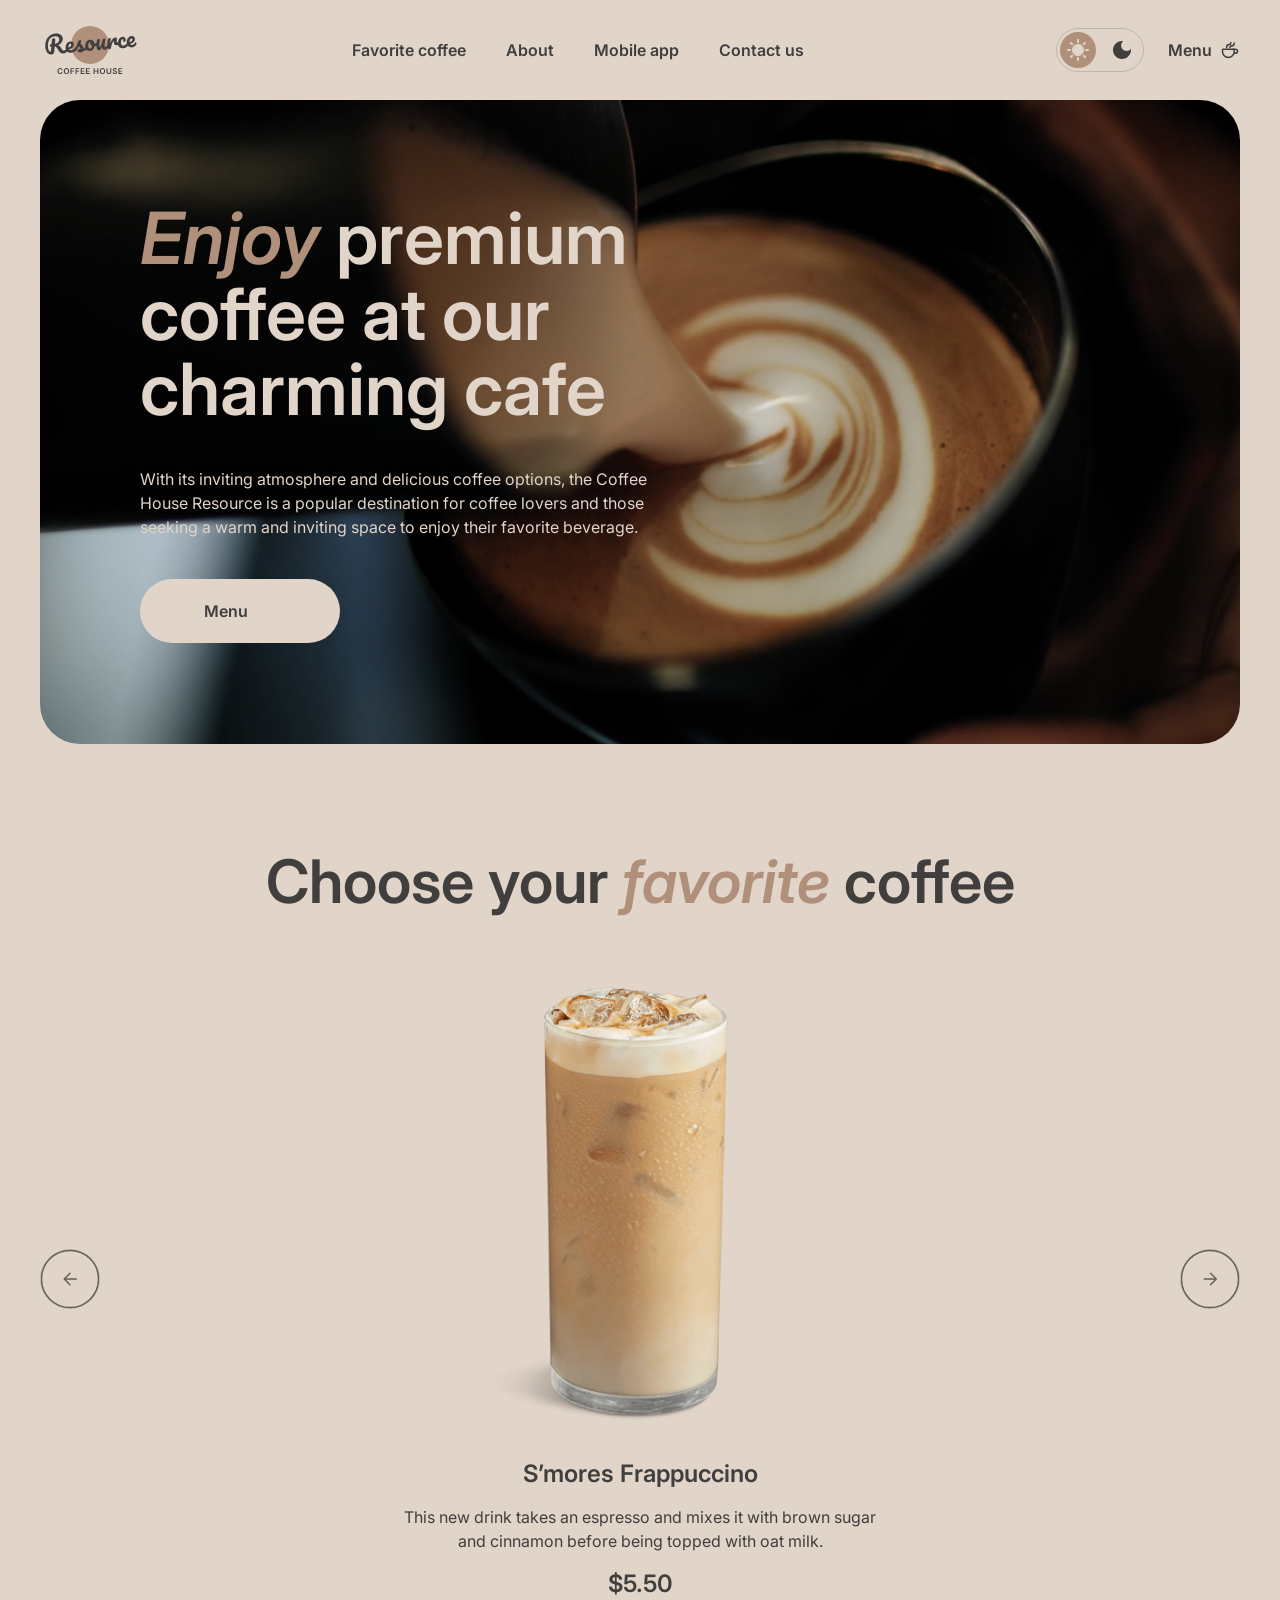
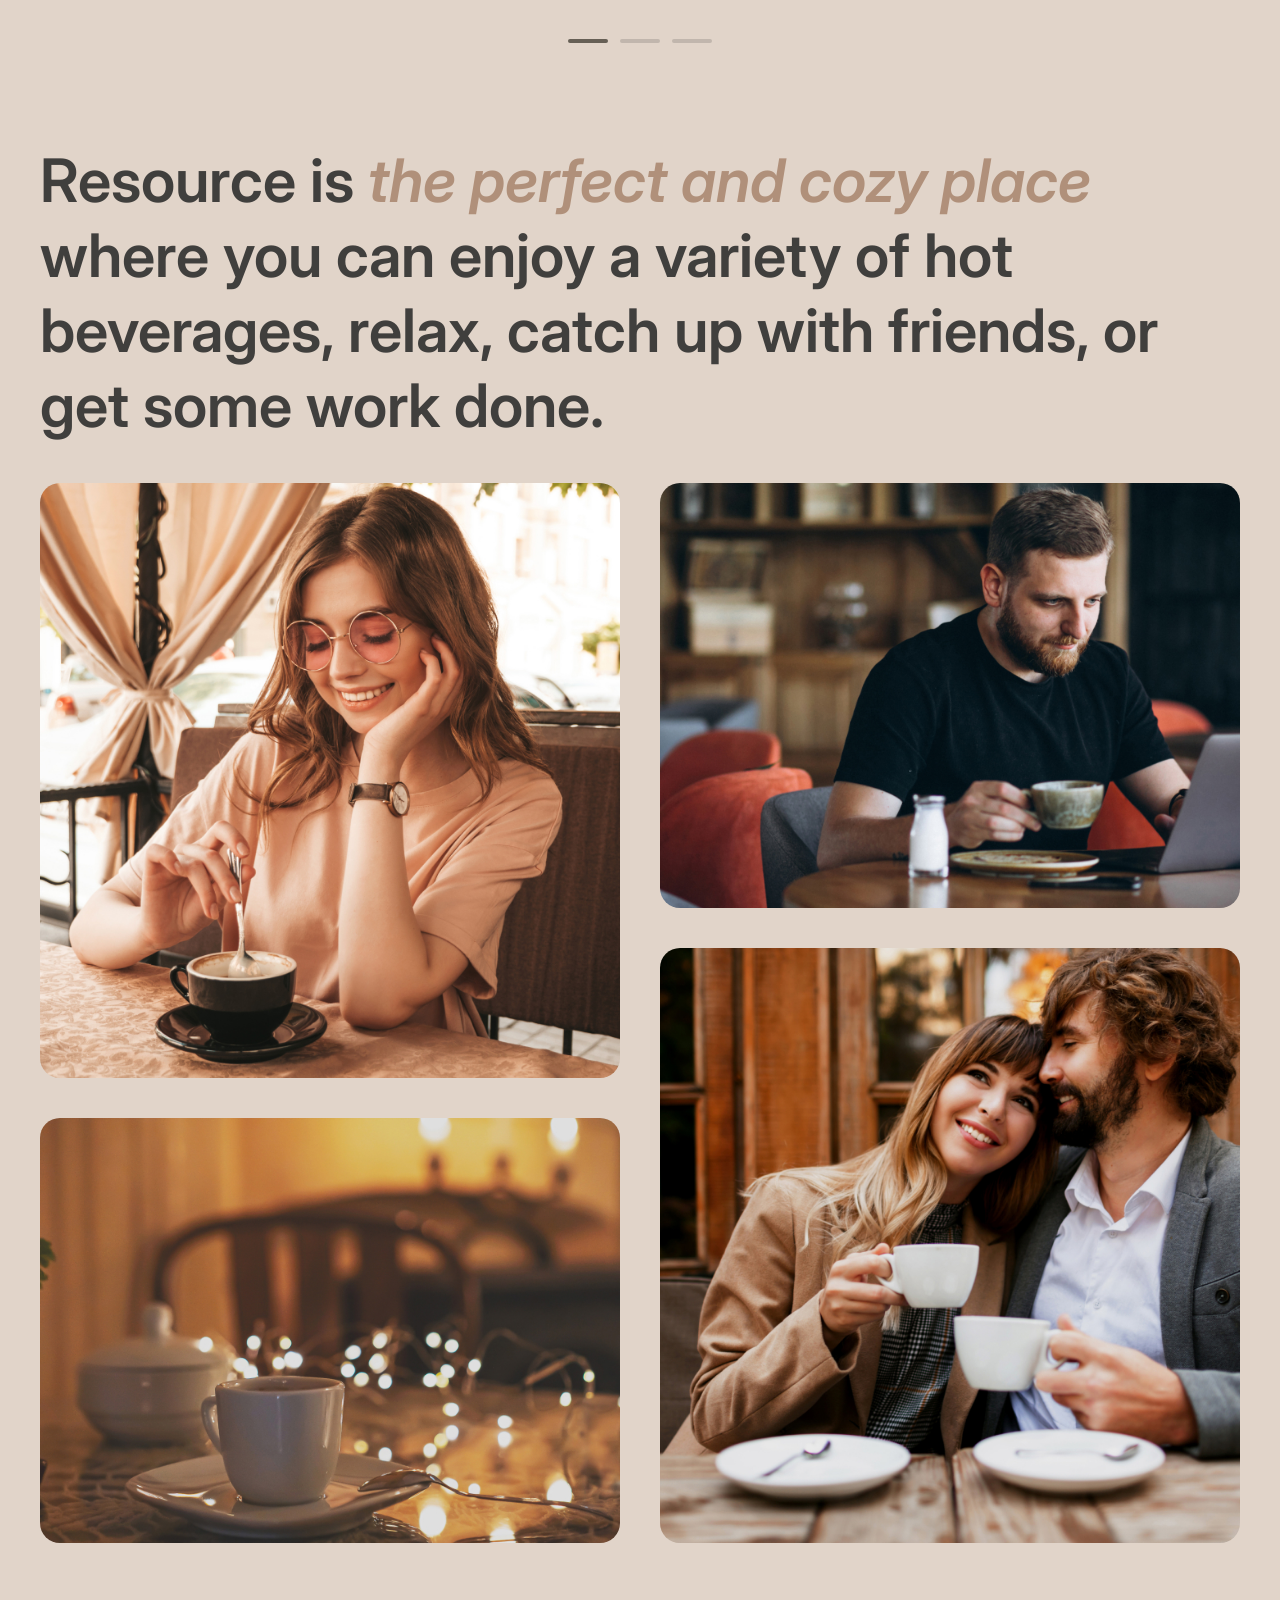
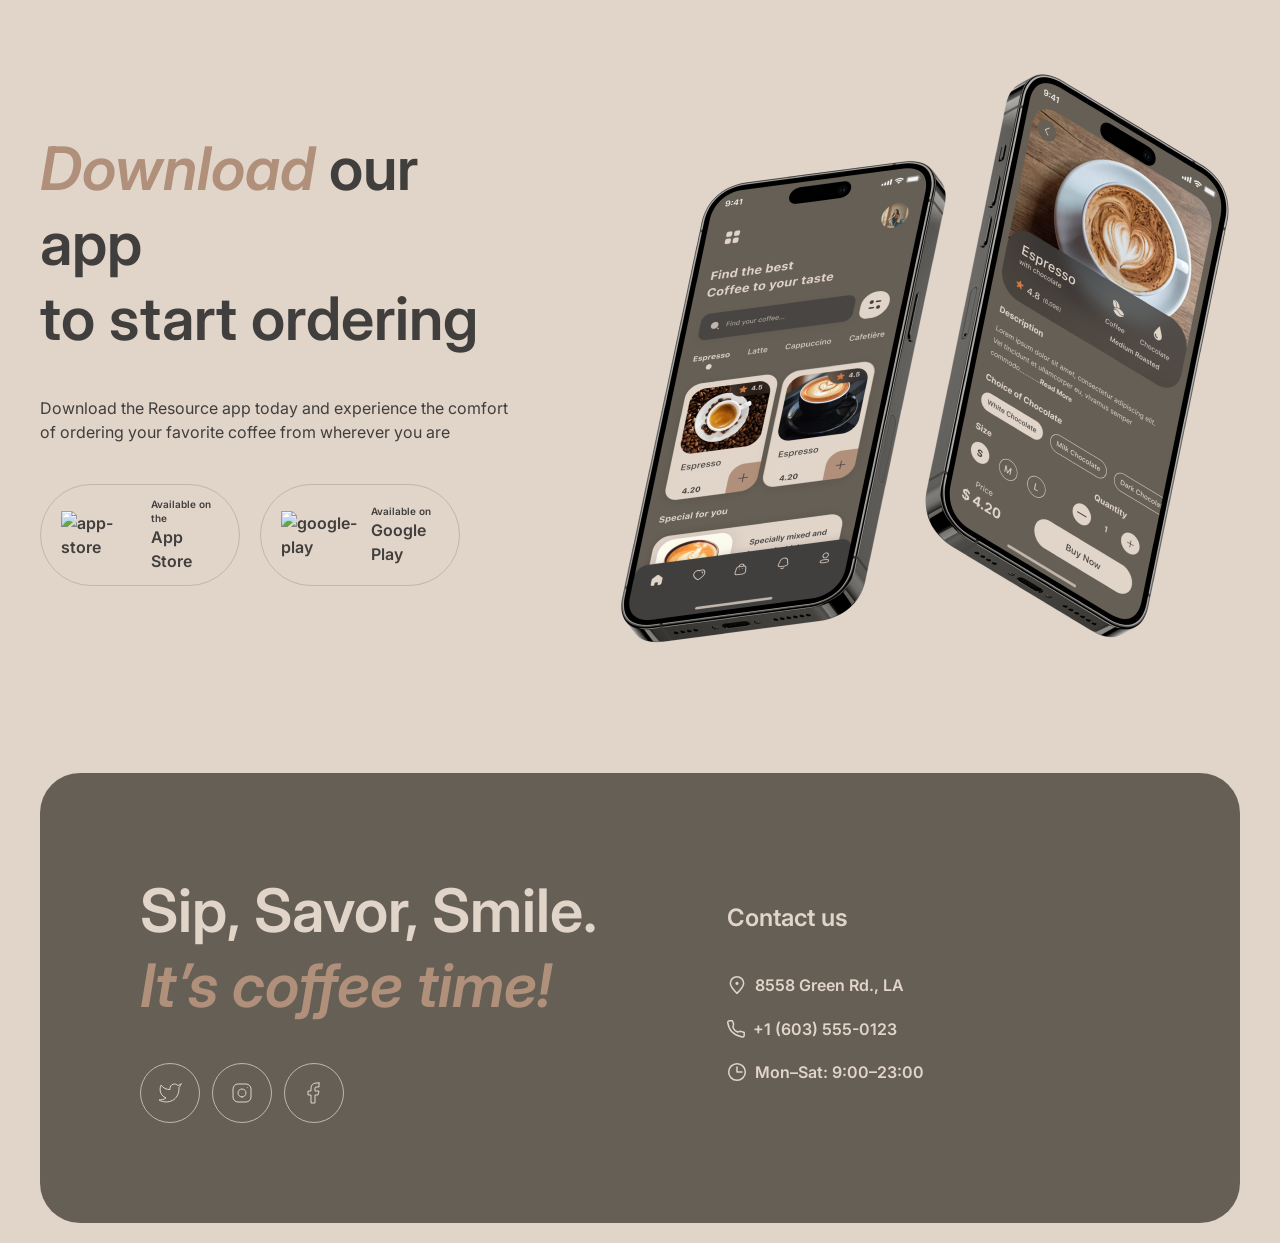
==== index.html @ 45ecf783 "add: slide cart" ====
<!doctype html>
<html lang="ru" data-theme="light">
  <head>
    <meta charset="UTF-8" />
    <meta name="viewport" content="width=device-width, initial-scale=1.0" />
    <title>Coffee House</title>
    <script src="./script.js"></script>
    <link
      href="https://fonts.googleapis.com/css2?family=Inter:wght@400;600&family=Playfair+Display:ital,wght@1,500;1,600&display=swap"
      rel="stylesheet"
    />
    <link rel="stylesheet" href="./css/style.css" />
    <link rel="icon" type="image/svg+xml" href="./img/favicon.svg" />
  </head>
  <body>
    <div class="container">
      <header class="header">
        <div class="header-menu">
          <div class="logo">
            <a href="./index.html">
              <img src="./img/logo.svg" class="light" alt="Coffee House Logo" />
              <img
                src="./img/logo-dark.svg"
                class="dark"
                alt="Coffee House Logo"
              />
            </a>
          </div>

          <nav>
            <ul class="nav">
              <li><a class="link" href="#">Favorite coffee</a></li>
              <li><a class="link" href="#about">About</a></li>
              <li><a class="link" href="#mobile">Mobile app</a></li>
              <li><a class="link" href="#contacts">Contact us</a></li>
            </ul>
          </nav>
          <div class="actions">
            <button
              class="theme-switch"
              id="theme-switch"
              aria-label="Toggle theme"
            >
              <img
                src="./img/Theme-switch.svg"
                class="light"
                alt="switch"
                aria-hidden="true"
              />
              <img
                src="./img/dark-border-primary.svg"
                class="dark"
                alt="switch"
                aria-hidden="true"
              />
            </button>
            <a href="./coffee.html" class="coffee-menu">
              <span>Menu</span>
              <img
                src="./img/coffee-cup.svg"
                class="light"
                alt="Menu"
                aria-hidden="true"
              />
              <img
                src="./img/coffee-dark.svg"
                class="dark"
                alt="Menu"
                aria-hidden="true"
              />
            </a>
            <div class="coffee-menu-burger">
              <img src="./img/menu.svg" alt="menu" aria-hidden="true" />
            </div>
          </div>
        </div>
      </header>

      <main>
        <section class="hero">
          <div class="offer">
            <h1 class="offer-title">
              <span class="offer-accent">Enjoy</span> premium coffee at our
              charming cafe
            </h1>
            <p class="offer__content">
              With its inviting atmosphere and delicious coffee options, the
              Coffee House Resource is a popular destination for coffee lovers
              and those seeking a warm and inviting space to enjoy their
              favorite beverage.
            </p>
            <a href="./coffee.html" class="menu__btn"
              >Menu
              <img
                src="./img/coffee-cup.svg"
                class="light"
                alt="coffee cup"
                aria-hidden="true"
              />
              <img
                src="./img/coffee-dark.svg"
                class="dark"
                alt="coffee cup"
                aria-hidden="true"
              />
            </a>
          </div>
        </section>

        <section class="slider-wrapper">
          <h2 class="slider-title">
            Choose your <span class="slider-accent">favorite</span> coffee
          </h2>

          <div class="slider">
            <button class="nav-button prev">
              <svg
                width="60"
                height="60"
                viewBox="0 0 60 60"
                fill="none"
                xmlns="http://www.w3.org/2000/svg"
              >
                <rect
                  x="0.5"
                  y="0.5"
                  width="59"
                  height="59"
                  rx="29.5"
                  stroke="#665F55"
                />
                <path
                  d="M36.5 30H24M30 36L24 30L30 24"
                  stroke="#403F3D"
                  stroke-linecap="round"
                  stroke-linejoin="round"
                />
              </svg>
            </button>

            <div class="slider-viewport">
              <div class="slider-track" id="sliderTrack">
                <article class="slide active">
                  <div class="slide__img-wrapper">
                    <img
                      src="./img/coffee-slider-1.png"
                      alt="S'mores Frappuccino"
                      class="slide__img"
                    />
                  </div>
                  <div class="slide__content">
                    <h3 class="slide__title">S’mores Frappuccino</h3>
                    <p class="slide__description">
                      This new drink takes an espresso and mixes it with brown
                      sugar and cinnamon before being topped with oat milk.
                    </p>
                    <span class="slide__price">$5.50</span>
                  </div>
                </article>
                <article class="slide">
                  <div class="slide__img-wrapper">
                    <img
                      src="./img/coffee-slider-2.png"
                      alt="Caramel Macchiato"
                      class="slide__img"
                    />
                  </div>
                  <div class="slide__content">
                    <h3 class="slide__title">Caramel Macchiato</h3>
                    <p class="slide__description">
                      Fragrant and unique classic espresso with rich
                      caramel-peanut syrup, with cream under whipped thick foam.
                    </p>
                    <span class="slide__price">$5.00</span>
                  </div>
                </article>

                <article class="slide">
                  <div class="slide__img-wrapper">
                    <img
                      src="./img/coffee-slider-3.png"
                      alt="Ice coffee"
                      class="slide__img"
                    />
                  </div>
                  <div class="slide__content">
                    <h3 class="slide__title">Ice coffee</h3>
                    <p class="slide__description">
                      A popular summer drink that tones and invigorates.
                      Prepared from coffee, milk and ice.
                    </p>
                    <span class="slide__price">$4.50</span>
                  </div>
                </article>
              </div>
            </div>

            <button class="nav-button next">
              <svg
                width="60"
                height="60"
                viewBox="0 0 60 60"
                fill="none"
                xmlns="http://www.w3.org/2000/svg"
              >
                <rect
                  x="0.5"
                  y="0.5"
                  width="59"
                  height="59"
                  rx="29.5"
                  stroke="#665F55"
                />
                <path
                  d="M24 30H36.5M30.5 36L36.5 30L30.5 24"
                  stroke="#403F3D"
                  stroke-linecap="round"
                  stroke-linejoin="round"
                />
              </svg>
            </button>
          </div>

          <div class="pagination">
            <button class="pagination__bar active">
              <span class="pagination__progress"></span>
            </button>
            <button class="pagination__bar">
              <span class="pagination__progress"></span>
            </button>
            <button class="pagination__bar">
              <span class="pagination__progress"></span>
            </button>
          </div>
        </section>
        <section class="about" id="about">
          <h2 class="about-title">
            Resource is
            <span class="about-accent">the perfect and cozy place</span> where
            you can enjoy a variety of hot beverages, relax, catch up with
            friends, or get some work done.
          </h2>

          <div class="about__images">
            <div class="about__column">
              <div class="about__img-wrapper tall">
                <img
                  src="./img/about-1.jpg"
                  alt="Coffee about-1"
                  class="about__img"
                />
              </div>
              <div class="about__img-wrapper short">
                <img
                  src="./img/about-2.jpg"
                  alt="Coffee about-2"
                  class="about__img"
                />
              </div>
            </div>

            <div class="about__column">
              <div class="about__img-wrapper short">
                <img
                  src="./img/about-3.jpg"
                  alt="Coffee about-3"
                  class="about__img"
                />
              </div>
              <div class="about__img-wrapper tall">
                <img
                  src="./img/about-4.jpg"
                  alt="Coffee about-4"
                  class="about__img"
                />
              </div>
            </div>
          </div>
        </section>
        <section class="download" id="mobile">
          <div class="download__content">
            <h2 class="download-title">
              <span class="download-accent">Download</span> our app <br />
              to start ordering
            </h2>
            <p class="download__description">
              Download the Resource app today and experience the comfort of
              ordering your favorite coffee from wherever you are
            </p>

            <div class="download__buttons">
              <a href="#" target="_blank" class="btn-app">
                <img src="./img/app-store.svg" class="light" alt="app-store" />
                <img
                  src="./img/app-store_dark.svg"
                  class="dark"
                  alt="app-store"
                />

                <div class="btn-app__text">
                  <span class="btn-app__subtitle">Available on the</span>
                  <span class="btn-app__title">App Store</span>
                </div>
              </a>
              <a
                href="#"
                target="_blank"
                rel="noopener noreferrer"
                class="btn-app"
              >
                <img
                  src="./img/google-play.svg"
                  class="light"
                  alt="google-play"
                />
                <img
                  src="./img/google-play-dark.svg"
                  class="dark"
                  alt="google-play"
                />
                <div class="btn-app__text">
                  <span class="btn-app__subtitle">Available on</span>
                  <span class="btn-app__title">Google Play</span>
                </div>
              </a>
            </div>
          </div>

          <div class="download__img-wrapper">
            <img
              src="./img/mobile-screens.png"
              alt="Coffee House Mobile App"
              class="download__img"
            />
          </div>
        </section>
      </main>
      <footer class="footer" id="contacts">
        <div class="footer__container">
          <div class="footer__offer">
            <h2 class="footer-title">
              Sip, Savor, Smile. <br />
              <span class="footer-accent">It’s coffee time!</span>
            </h2>

            <div class="footer__socials">
              <a href="https://twitter.com" target="_blank" class="social-link">
                <img src="./img/tw.svg" alt="twitter" />
              </a>
              <a
                href="https://instagram.com"
                target="_blank"
                class="social-link"
              >
                <img src="./img/in.svg" alt="instagram" />
              </a>
              <a
                href="https://facebook.com"
                target="_blank"
                class="social-link"
              >
                <img src="./img/fb.svg" alt="facebook" />
              </a>
            </div>
          </div>

          <div class="footer__contacts">
            <h3 class="footer__subtitle">Contact us</h3>

            <ul class="footer__list">
              <li>
                <a
                  href="https://maps.google.com"
                  target="_blank"
                  class="footer__link"
                >
                  <img src="./img/pin-alt.svg" alt="maps" />
                  <span>8558 Green Rd., LA</span>
                </a>
              </li>
              <li>
                <a href="tel:+16035550123" class="footer__link">
                  <img src="./img/tel.svg" alt="tel" />
                  <span>+1 (603) 555-0123</span>
                </a>
              </li>
              <li>
                <div class="footer__link">
                  <img src="./img/clock.svg" alt="clock" />
                  <span>Mon–Sat: 9:00–23:00</span>
                </div>
              </li>
            </ul>
          </div>
        </div>
      </footer>
    </div>
  </body>
</html>
---- css/style.css ----
@import url("reset.css");
@import url("variables.css");
@import url("header.css");
@import url("slider.css");
@import url("about.css");
@import url("download.css");
@import url("footer.css");
@import url("menu.css");



body {
  background-color: var(--bg-page);
  color: var(--text-primary);
  line-height: 1.5;
}

.container {
  max-width: 1440px;
  min-width: 380px;
  margin: 0 auto;
  padding: 20px 40px;
}

@media (max-width: 480px) {
  .container {
    padding: 20px 16px;
  }
}
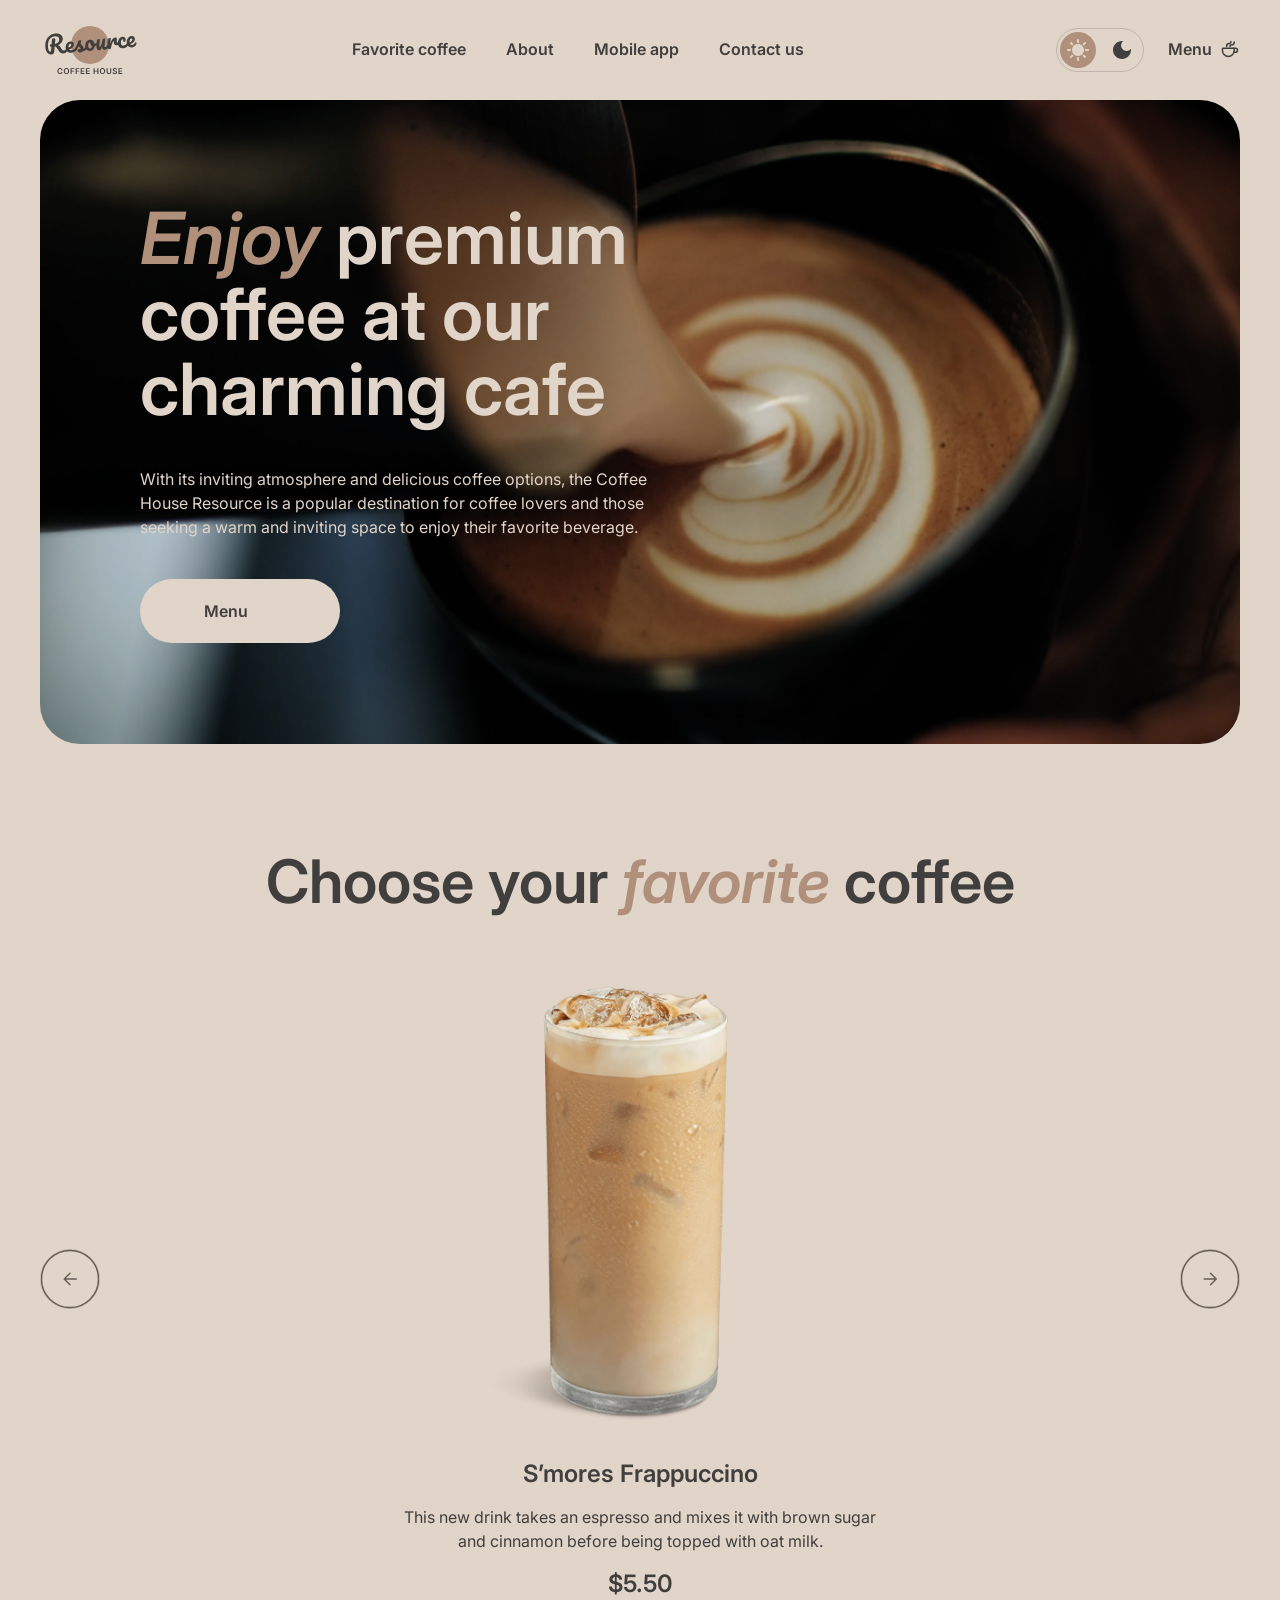
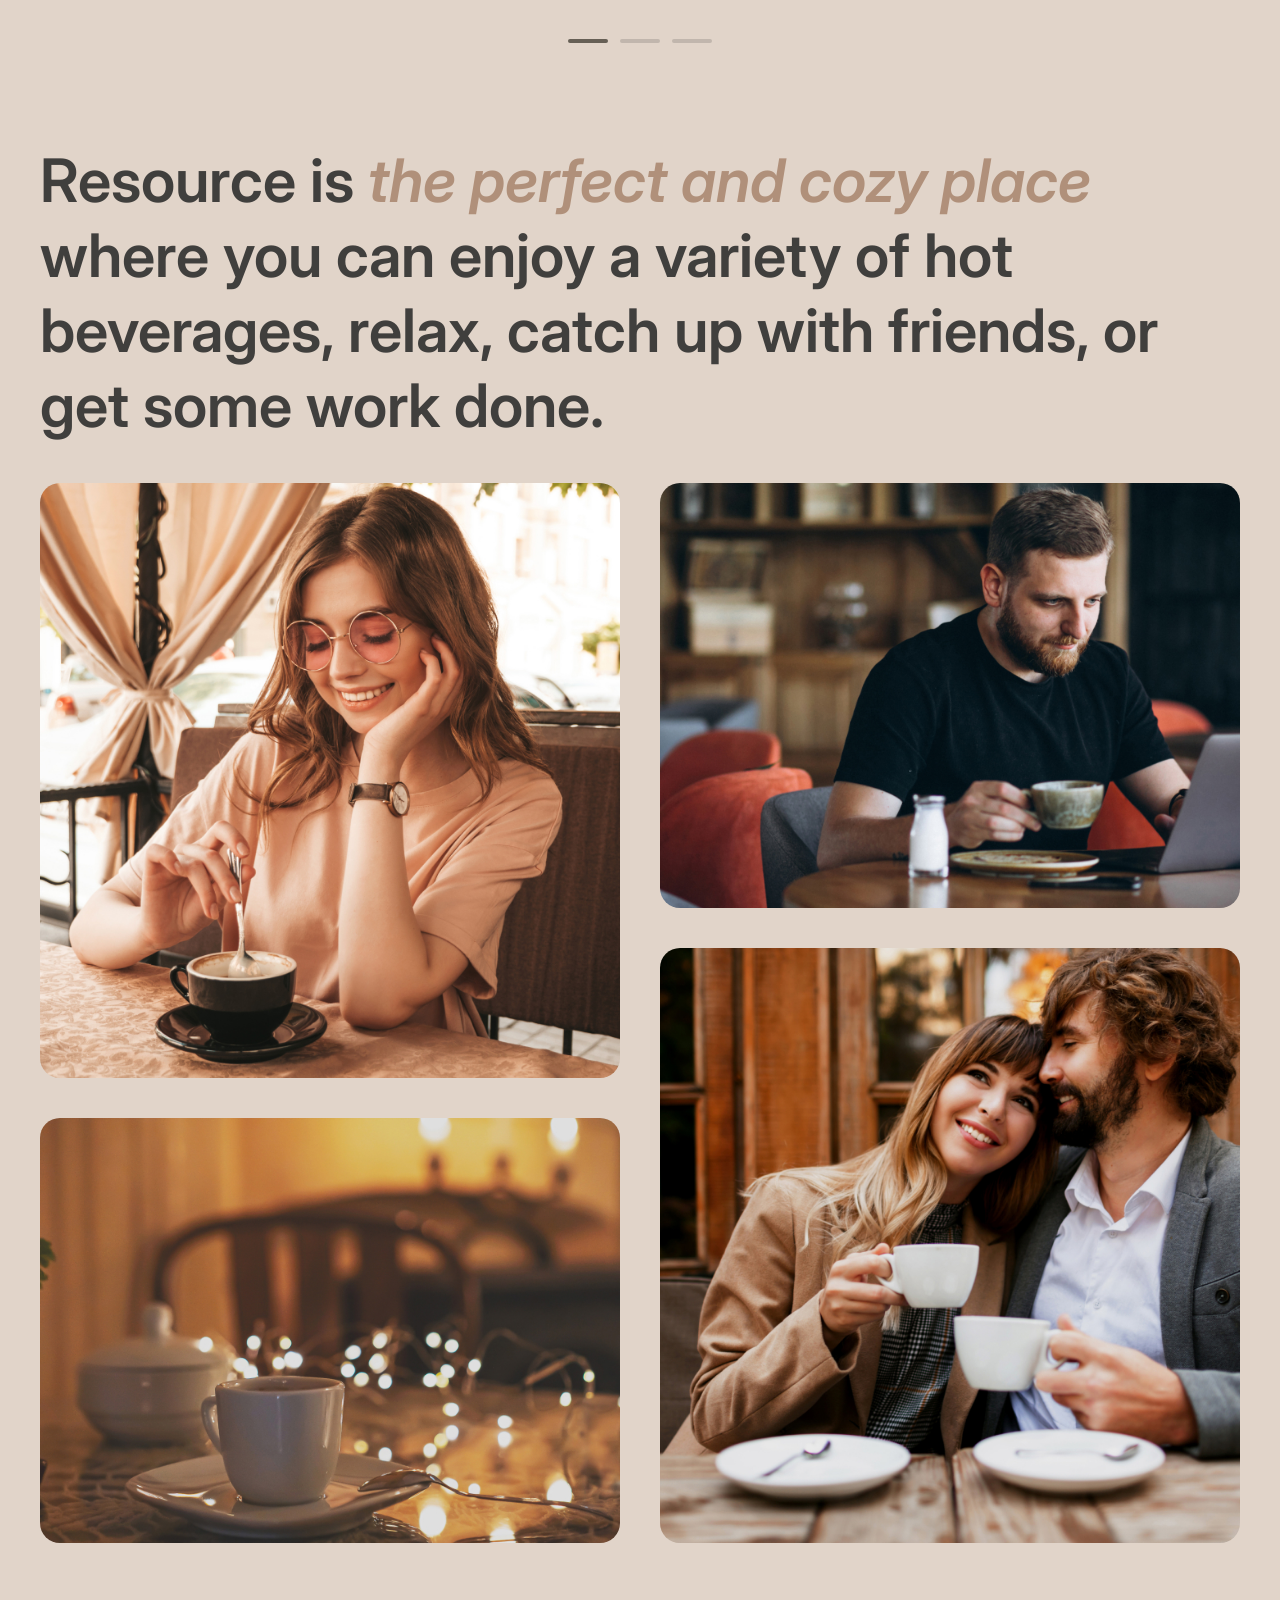
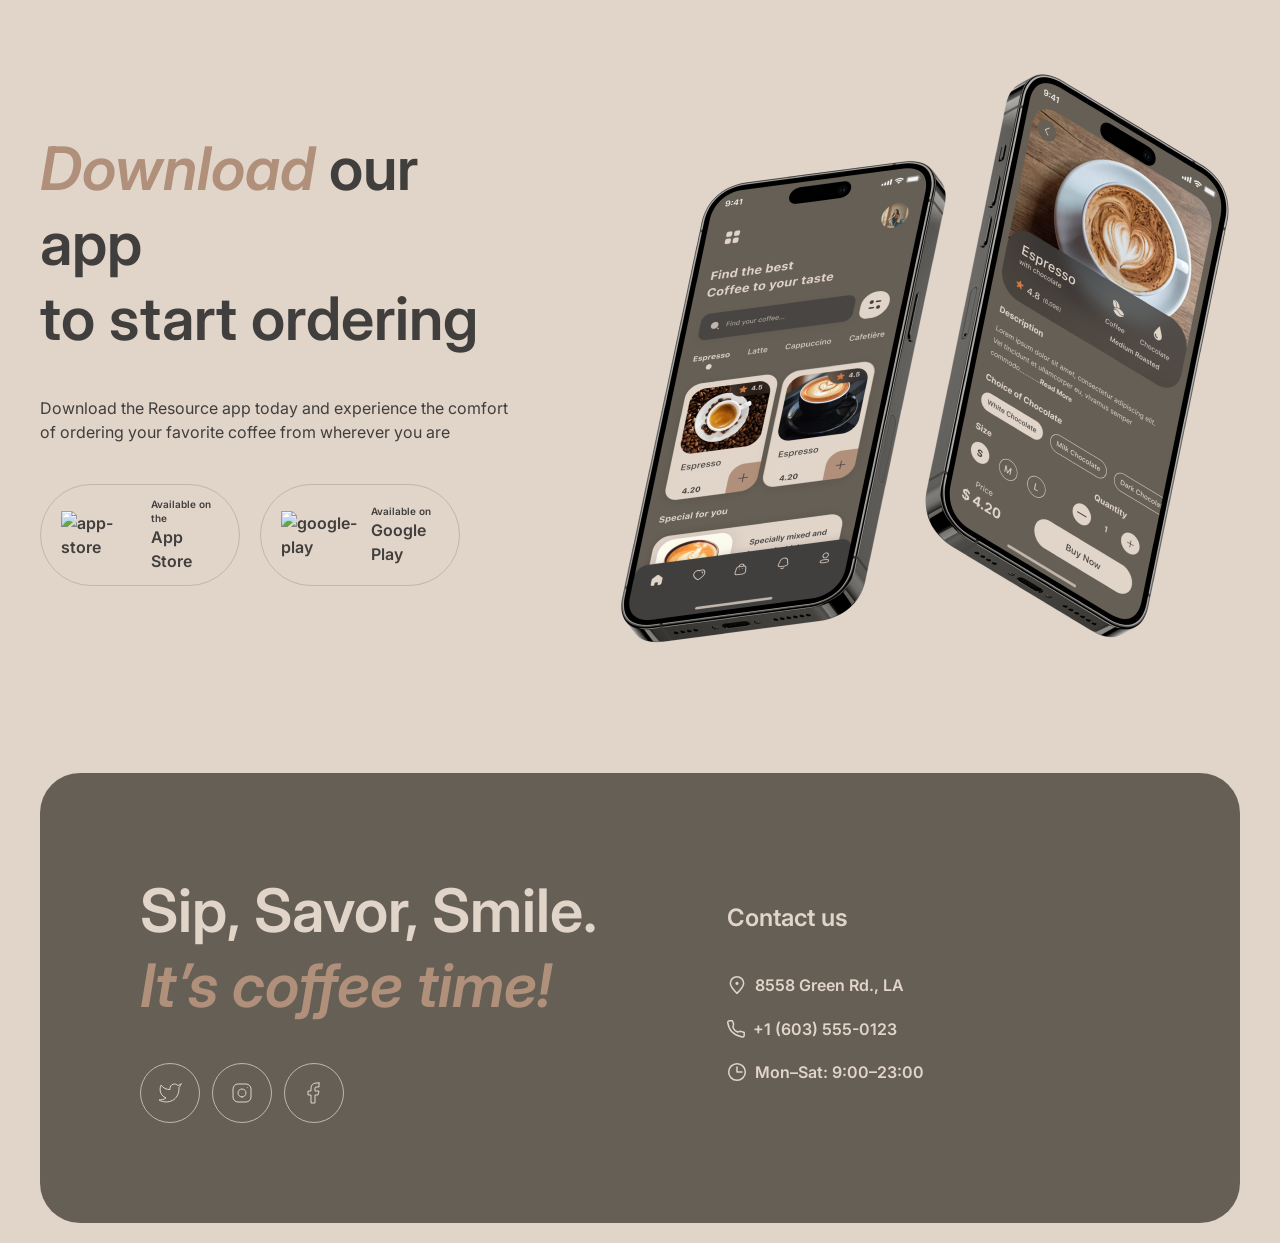
==== commit 281ff4bc: "add: slide cart" ====
--- a/index.html
+++ b/index.html
@@ -29,10 +29,10 @@
 
           <nav>
             <ul class="nav">
-              <li><a class="link" href="#">Favorite coffee</a></li>
-              <li><a class="link" href="#about">About</a></li>
-              <li><a class="link" href="#mobile">Mobile app</a></li>
-              <li><a class="link" href="#contacts">Contact us</a></li>
+              <li><a class="link hover" href="#">Favorite coffee</a></li>
+              <li><a class="link hover" href="#about">About</a></li>
+              <li><a class="link hover" href="#mobile">Mobile app</a></li>
+              <li><a class="link hover" href="#contacts">Contact us</a></li>
             </ul>
           </nav>
           <div class="actions">
@@ -54,7 +54,7 @@
                 aria-hidden="true"
               />
             </button>
-            <a href="./coffee.html" class="coffee-menu">
+            <a href="./coffee.html" class="coffee-menu hover">
               <span>Menu</span>
               <img
                 src="./img/coffee-cup.svg"
@@ -372,14 +372,14 @@
                 <a
                   href="https://maps.google.com"
                   target="_blank"
-                  class="footer__link"
+                  class="footer__link hover"
                 >
                   <img src="./img/pin-alt.svg" alt="maps" />
                   <span>8558 Green Rd., LA</span>
                 </a>
               </li>
               <li>
-                <a href="tel:+16035550123" class="footer__link">
+                <a href="tel:+16035550123" class="footer__link hover">
                   <img src="./img/tel.svg" alt="tel" />
                   <span>+1 (603) 555-0123</span>
                 </a>
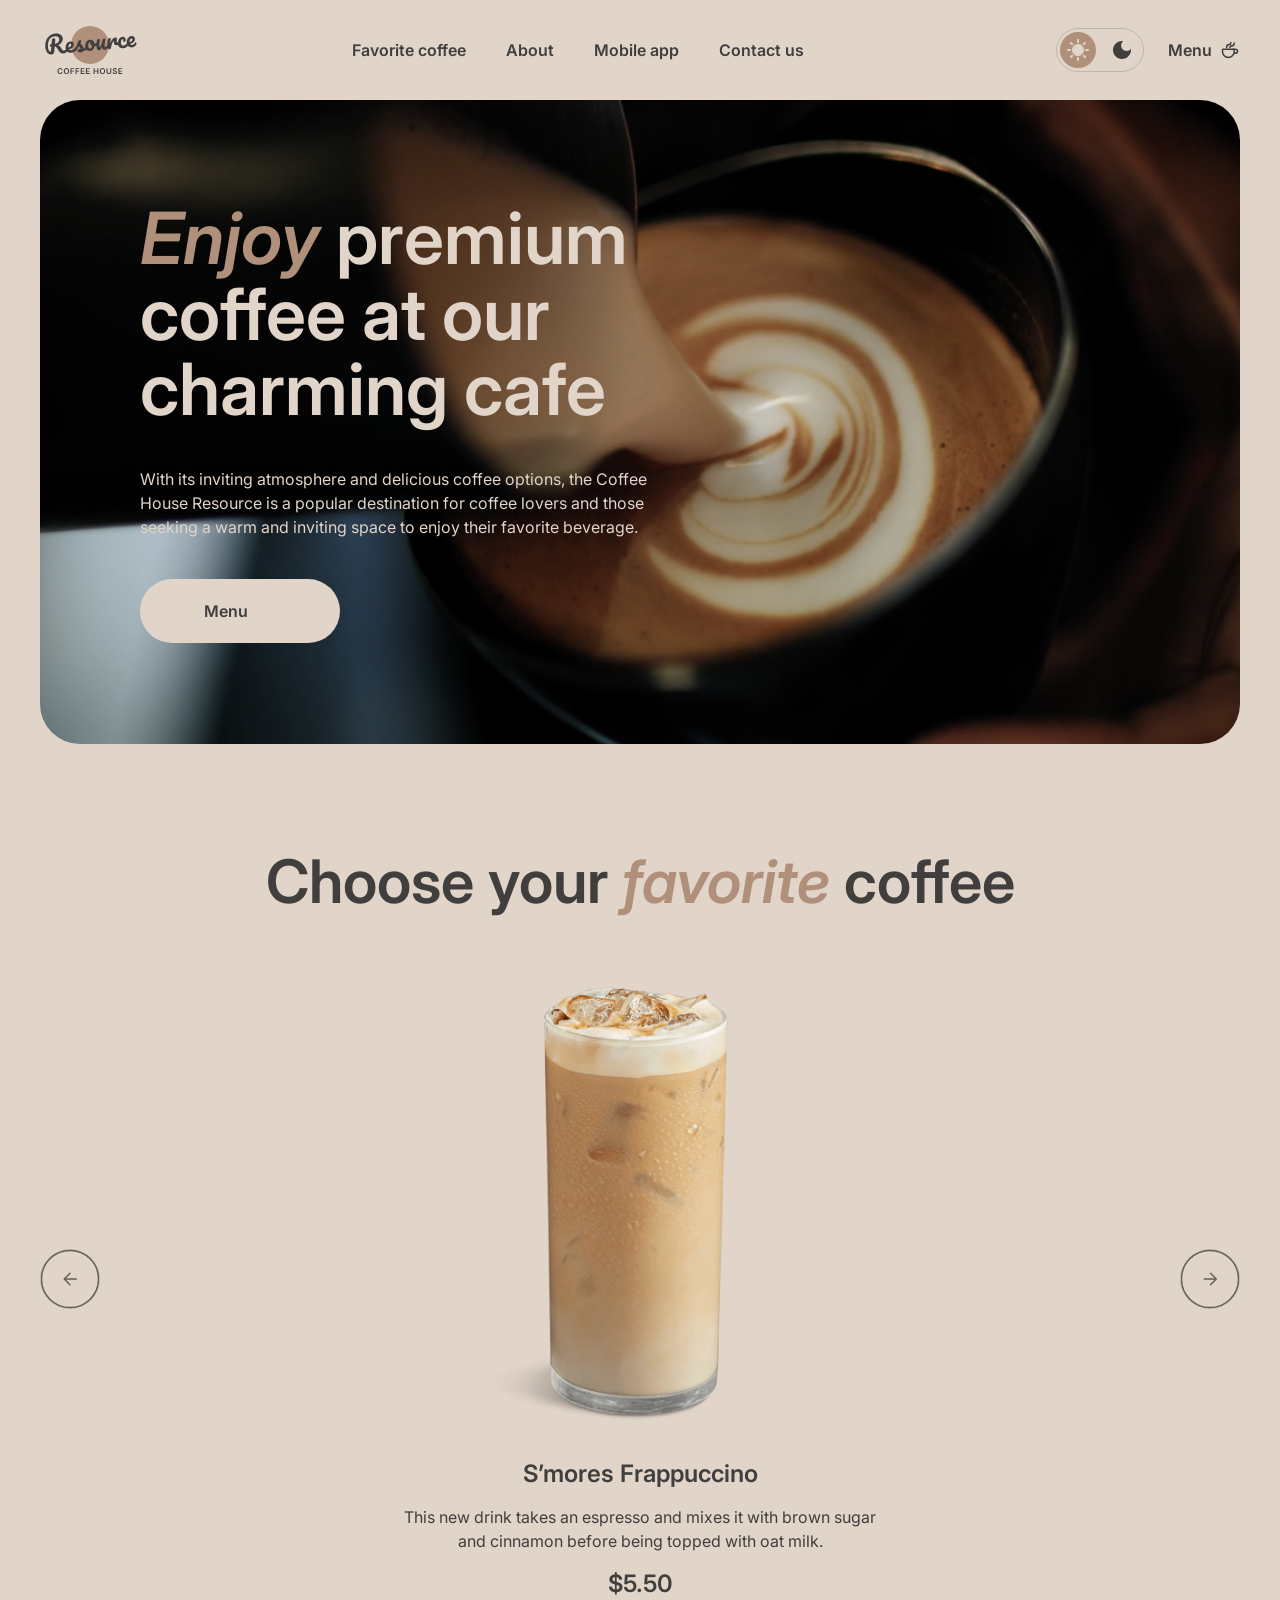
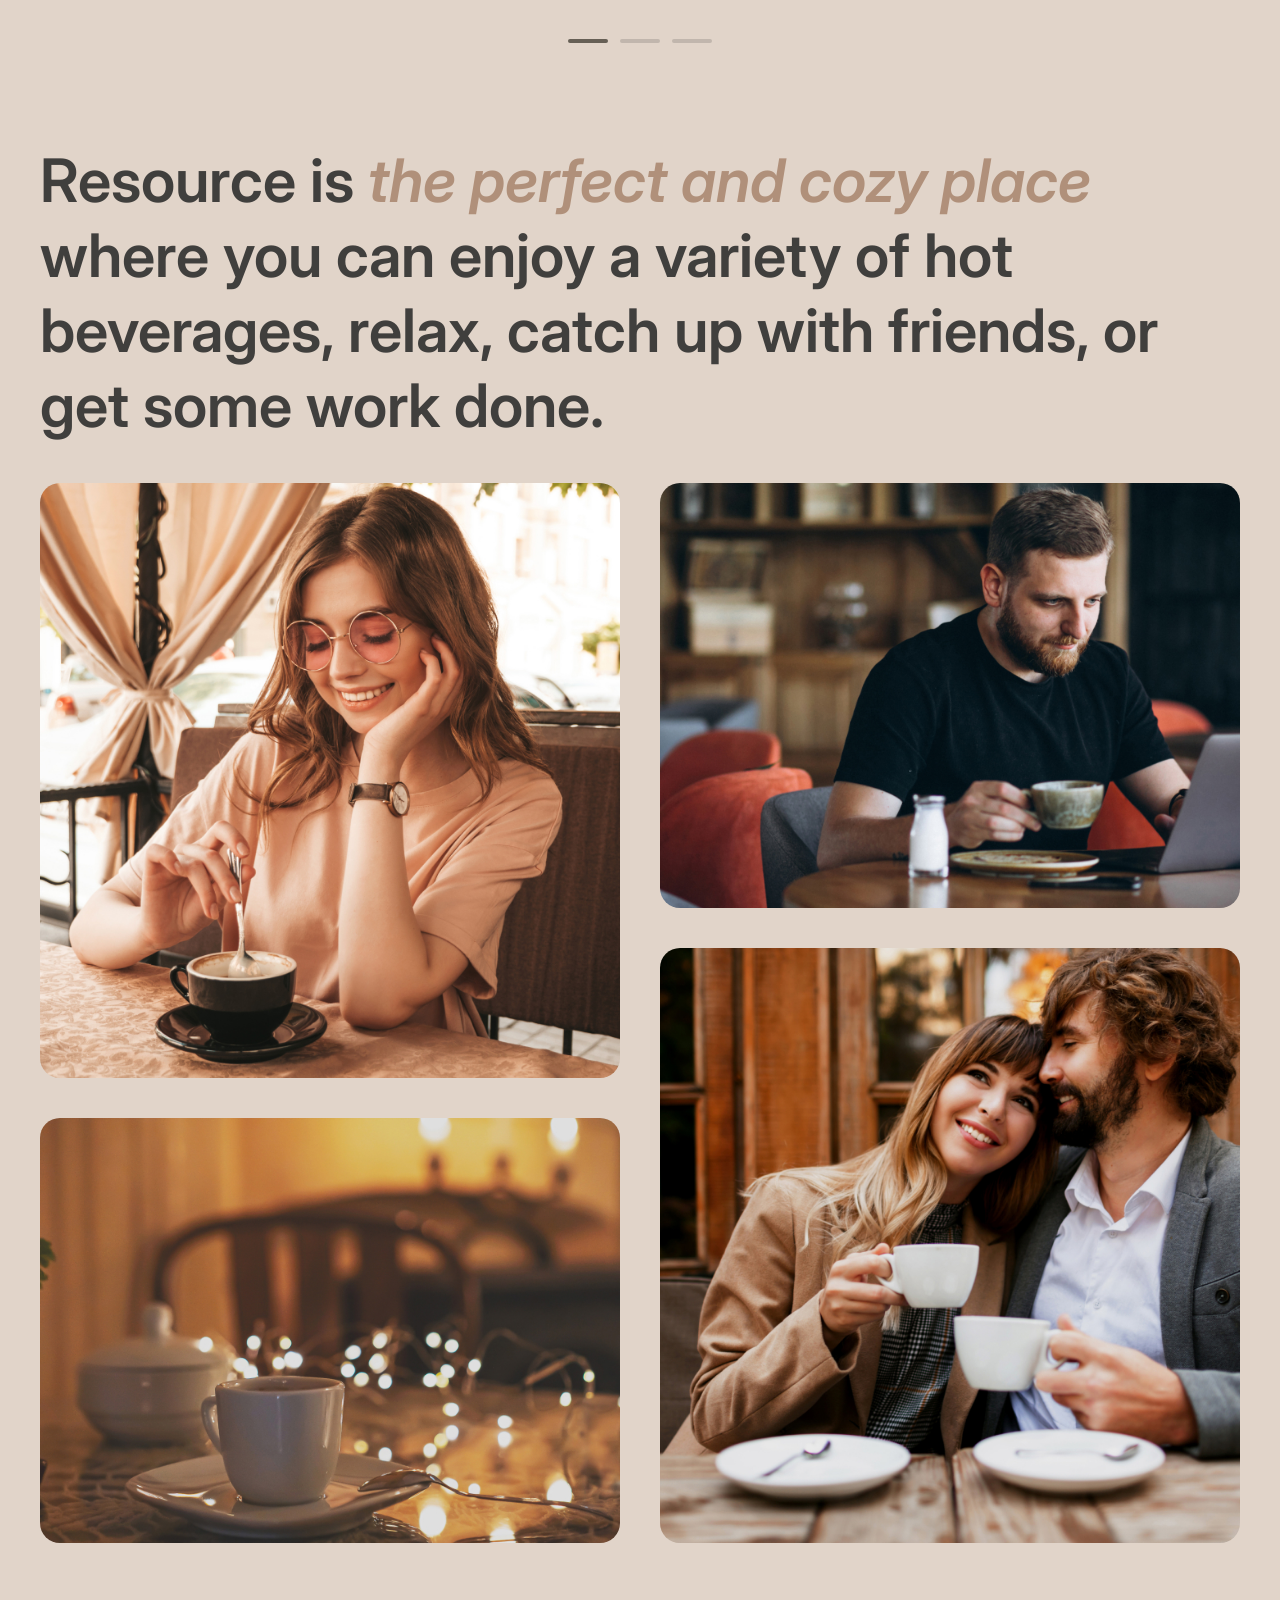
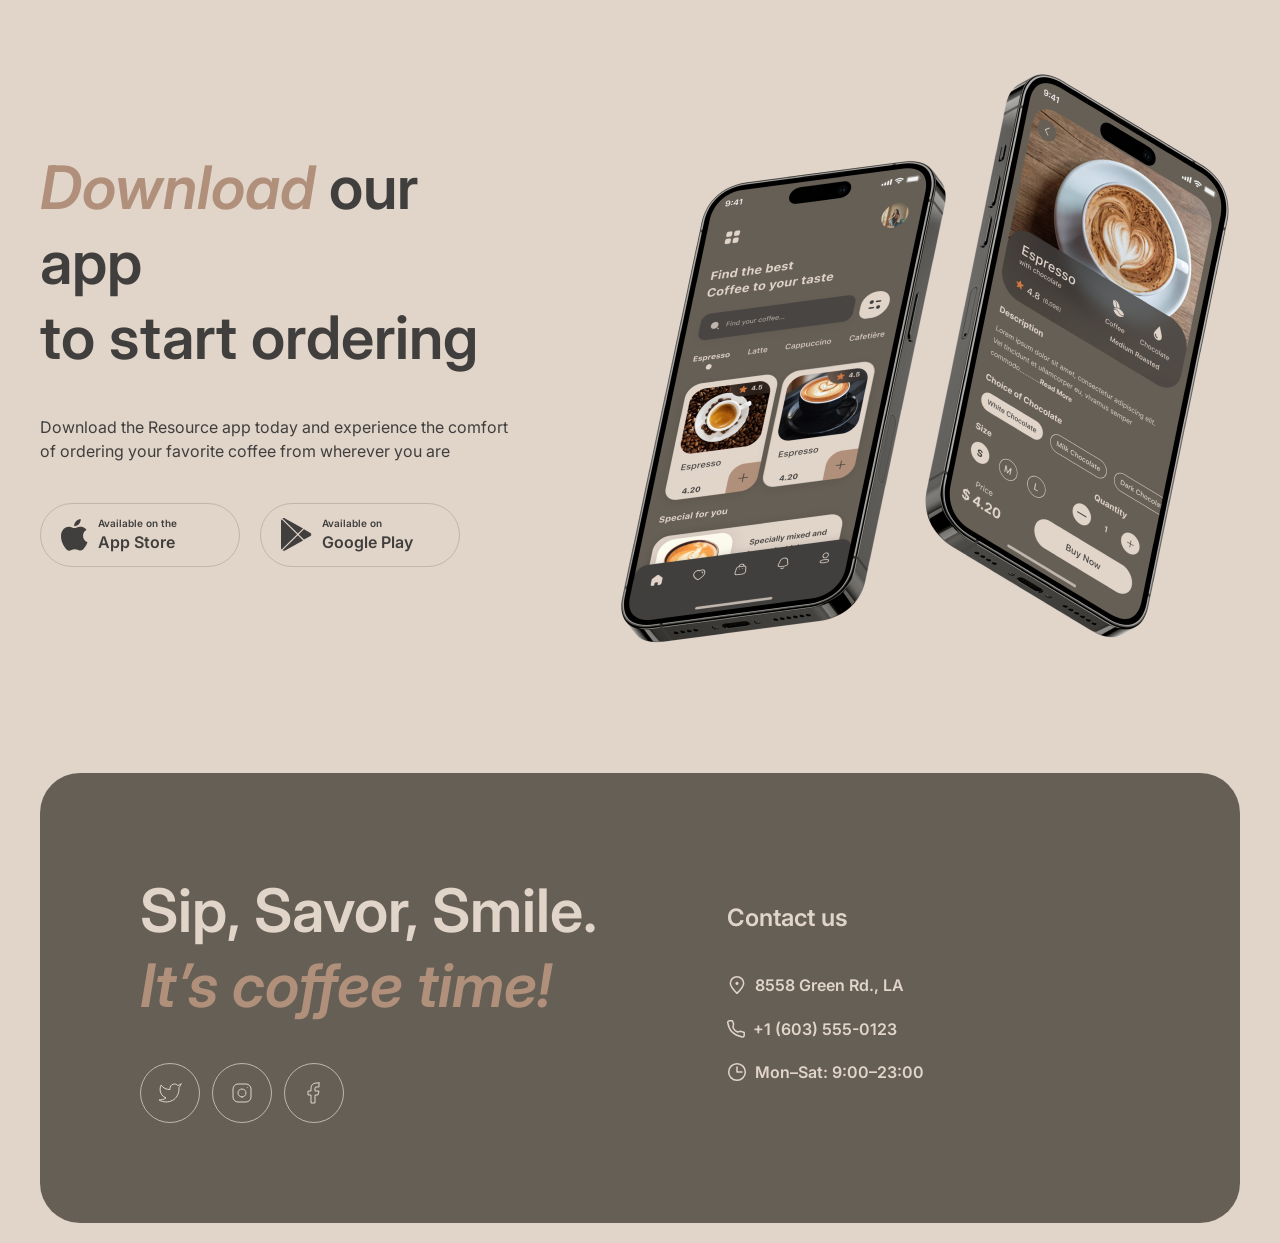
==== commit a0fe7c22: "fix: svg and hover" ====
--- a/index.html
+++ b/index.html
@@ -29,10 +29,10 @@
 
           <nav>
             <ul class="nav">
-              <li><a class="link hover" href="#">Favorite coffee</a></li>
-              <li><a class="link hover" href="#about">About</a></li>
-              <li><a class="link hover" href="#mobile">Mobile app</a></li>
-              <li><a class="link hover" href="#contacts">Contact us</a></li>
+              <li><a class="link" href="#">Favorite coffee</a></li>
+              <li><a class="link" href="#about">About</a></li>
+              <li><a class="link" href="#mobile">Mobile app</a></li>
+              <li><a class="link" href="#contacts">Contact us</a></li>
             </ul>
           </nav>
           <div class="actions">
@@ -54,7 +54,7 @@
                 aria-hidden="true"
               />
             </button>
-            <a href="./coffee.html" class="coffee-menu hover">
+            <a href="./coffee.html" class="coffee-menu">
               <span>Menu</span>
               <img
                 src="./img/coffee-cup.svg"
@@ -290,12 +290,22 @@
 
             <div class="download__buttons">
               <a href="#" target="_blank" class="btn-app">
-                <img src="./img/app-store.svg" class="light" alt="app-store" />
-                <img
-                  src="./img/app-store_dark.svg"
-                  class="dark"
-                  alt="app-store"
-                />
+                <svg
+                  width="27"
+                  height="32"
+                  viewBox="0 0 27 32"
+                  fill="none"
+                  xmlns="http://www.w3.org/2000/svg"
+                >
+                  <path
+                    d="M22.0578 16.8306C22.021 12.8323 25.4156 10.8871 25.5708 10.7966C23.6483 8.06361 20.6684 7.69021 19.6213 7.66043C17.1185 7.40364 14.6909 9.12057 13.4159 9.12057C12.1156 9.12057 10.1523 7.68524 8.03638 7.72742C5.31352 7.76836 2.76624 9.30541 1.36919 11.6922C-1.51399 16.5589 0.636305 23.7107 3.39861 27.6446C4.7804 29.5711 6.39503 31.7223 8.50843 31.6466C10.576 31.5635 11.3483 30.3614 13.8435 30.3614C16.3157 30.3614 17.0409 31.6466 19.1963 31.5982C21.4153 31.5635 22.8124 29.6629 24.1458 27.719C25.7426 25.5108 26.3839 23.3361 26.4093 23.2245C26.3572 23.2071 22.0998 21.6229 22.0578 16.8306Z"
+                    fill="currentColor"
+                  />
+                  <path
+                    d="M17.9863 5.07263C19.0983 3.71671 19.8592 1.872 19.648 0C18.0384 0.0694711 16.0256 1.08549 14.8664 2.41164C13.8409 3.58025 12.9248 5.49566 13.1615 7.29695C14.9695 7.42845 16.8259 6.40747 17.9863 5.07263Z"
+                    fill="currentColor"
+                  />
+                </svg>
 
                 <div class="btn-app__text">
                   <span class="btn-app__subtitle">Available on the</span>
@@ -308,16 +318,30 @@
                 rel="noopener noreferrer"
                 class="btn-app"
               >
-                <img
-                  src="./img/google-play.svg"
-                  class="light"
-                  alt="google-play"
-                />
-                <img
-                  src="./img/google-play-dark.svg"
-                  class="dark"
-                  alt="google-play"
-                />
+                <svg
+                  width="31"
+                  height="33"
+                  viewBox="0 0 31 33"
+                  fill="none"
+                  xmlns="http://www.w3.org/2000/svg"
+                >
+                  <path
+                    d="M0.572202 1.40292C0.209755 1.77285 0 2.34879 0 3.09466V29.6994C0 30.4452 0.209755 31.0212 0.572202 31.3911L0.661658 31.4723L15.9523 16.5699V16.2181L0.661658 1.31571L0.572202 1.40292Z"
+                    fill="currentColor"
+                  />
+                  <path
+                    d="M22.894 21.5399L17.8027 16.57V16.2181L22.9001 11.2481L23.0143 11.3128L29.0509 14.6617C30.7737 15.6121 30.7737 17.176 29.0509 18.1324L23.0143 21.4753L22.894 21.5399V21.5399Z"
+                    fill="currentColor"
+                  />
+                  <path
+                    d="M22.0897 22.4007L16.8781 17.3195L1.49805 32.3166C2.07025 32.903 3.00336 32.9737 4.06448 32.3872L22.0897 22.4007"
+                    fill="currentColor"
+                  />
+                  <path
+                    d="M22.0897 10.3875L4.06448 0.400992C3.00336 -0.179462 2.07025 -0.108787 1.49805 0.477683L16.8781 15.4688L22.0897 10.3875Z"
+                    fill="currentColor"
+                  />
+                </svg>
                 <div class="btn-app__text">
                   <span class="btn-app__subtitle">Available on</span>
                   <span class="btn-app__title">Google Play</span>
@@ -372,14 +396,14 @@
                 <a
                   href="https://maps.google.com"
                   target="_blank"
-                  class="footer__link hover"
+                  class="footer__link"
                 >
                   <img src="./img/pin-alt.svg" alt="maps" />
                   <span>8558 Green Rd., LA</span>
                 </a>
               </li>
               <li>
-                <a href="tel:+16035550123" class="footer__link hover">
+                <a href="tel:+16035550123" class="footer__link">
                   <img src="./img/tel.svg" alt="tel" />
                   <span>+1 (603) 555-0123</span>
                 </a>
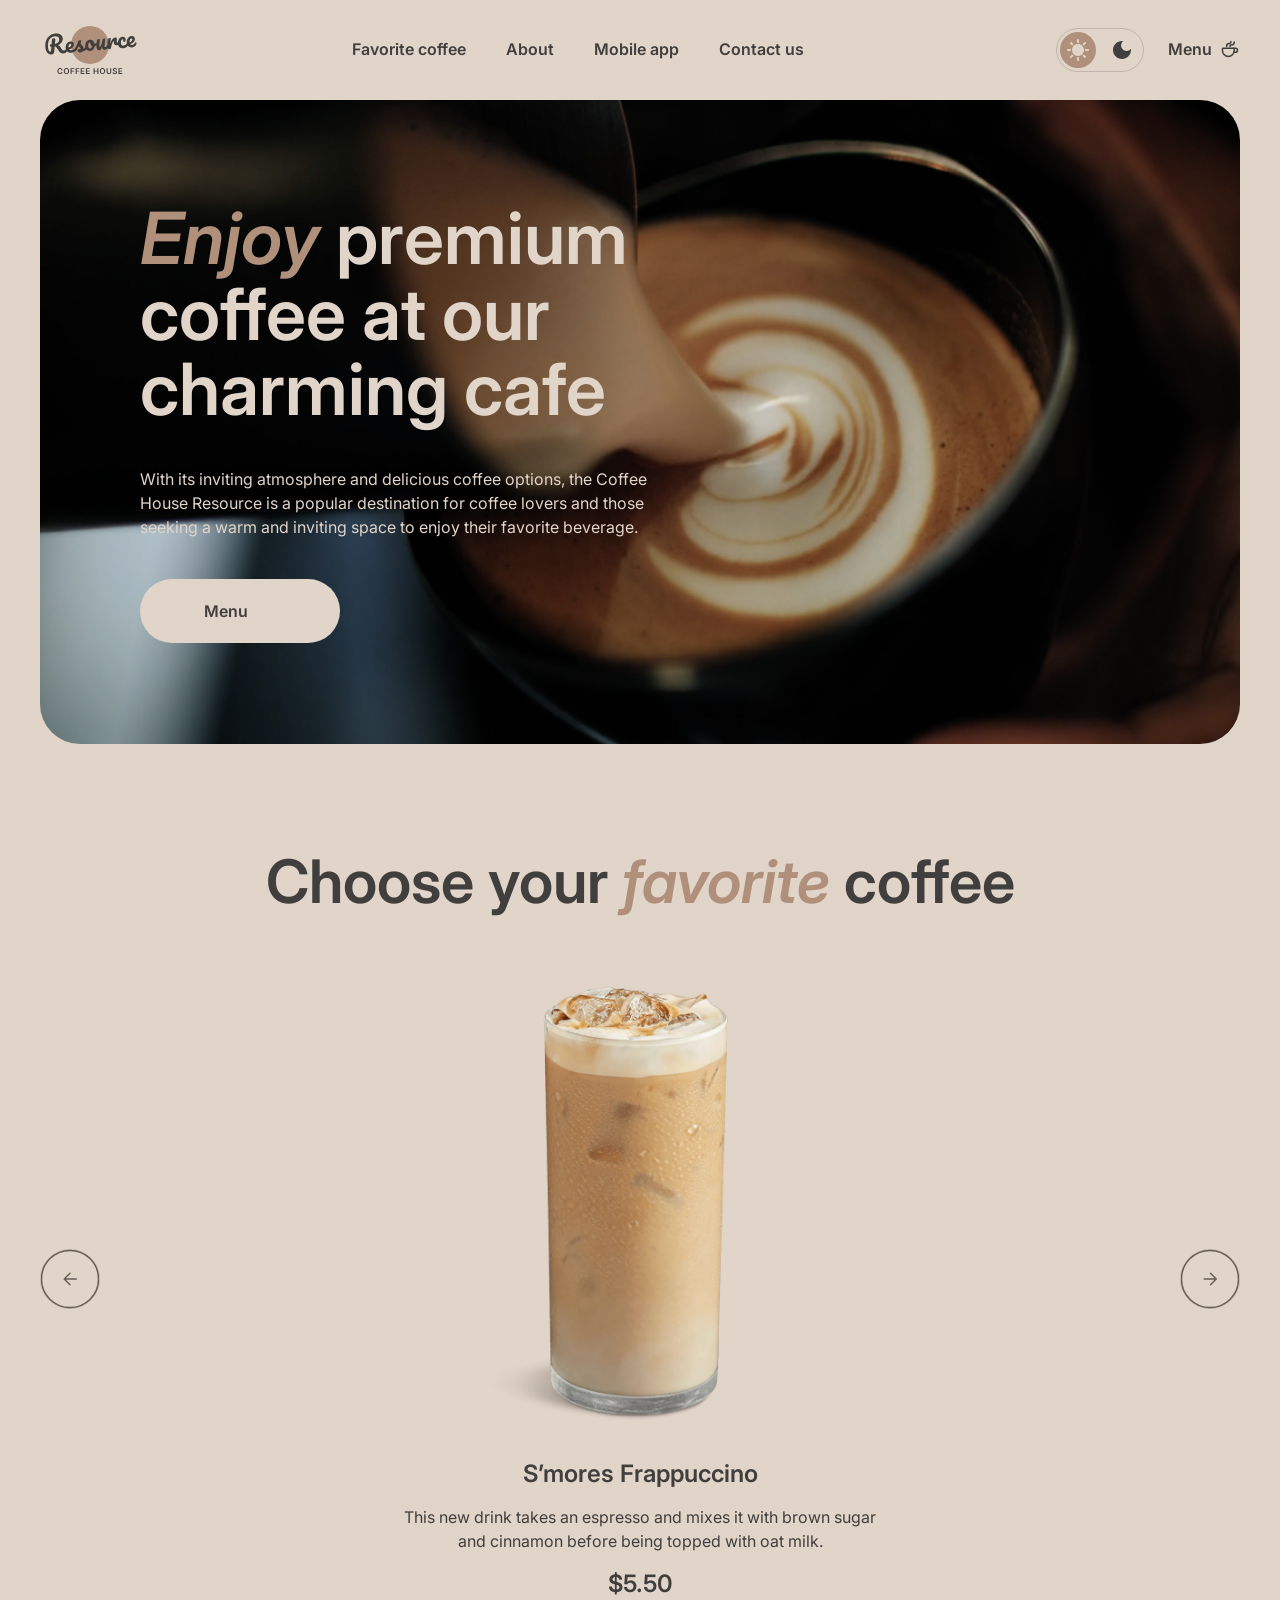
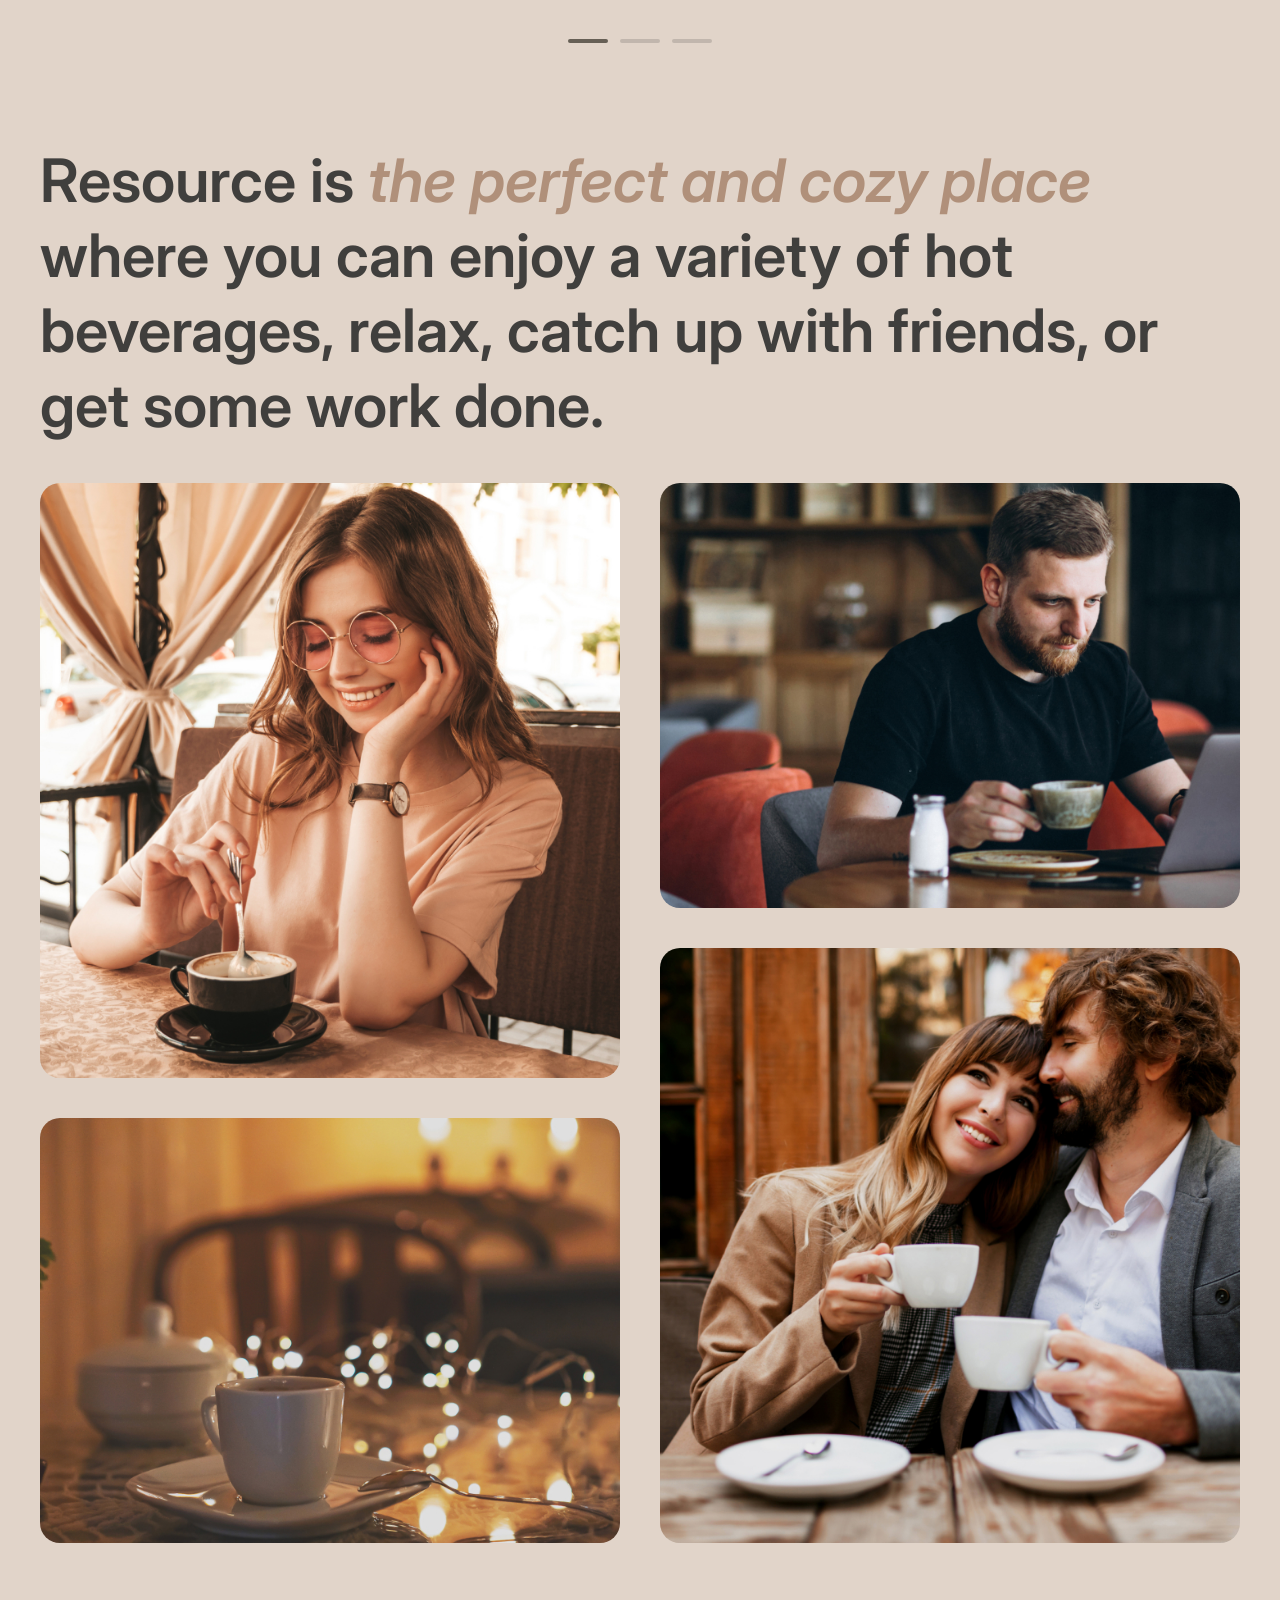
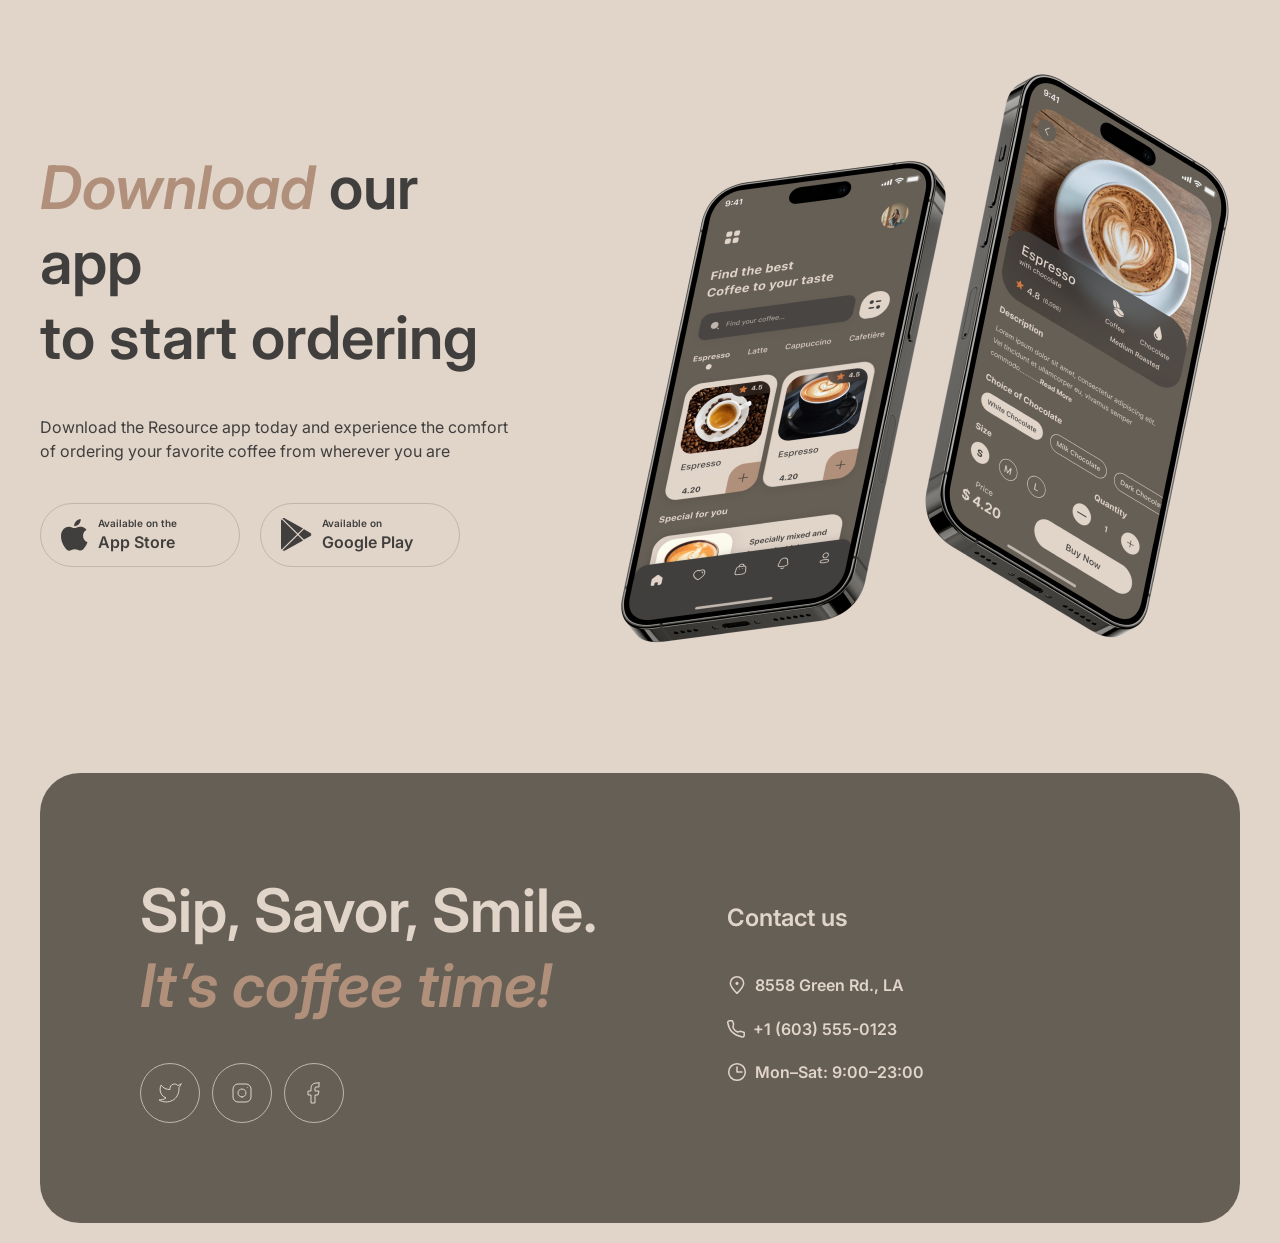
==== commit 75326ea2: "fix: svg and hover" ====
--- a/index.html
+++ b/index.html
@@ -29,10 +29,10 @@
 
           <nav>
             <ul class="nav">
-              <li><a class="link" href="#">Favorite coffee</a></li>
-              <li><a class="link" href="#about">About</a></li>
-              <li><a class="link" href="#mobile">Mobile app</a></li>
-              <li><a class="link" href="#contacts">Contact us</a></li>
+              <li><a class="link hover" href="#">Favorite coffee</a></li>
+              <li><a class="link hover" href="#about">About</a></li>
+              <li><a class="link hover" href="#mobile">Mobile app</a></li>
+              <li><a class="link hover" href="#contacts">Contact us</a></li>
             </ul>
           </nav>
           <div class="actions">
@@ -54,7 +54,7 @@
                 aria-hidden="true"
               />
             </button>
-            <a href="./coffee.html" class="coffee-menu">
+            <a href="./coffee.html" class="coffee-menu hover">
               <span>Menu</span>
               <img
                 src="./img/coffee-cup.svg"
@@ -396,14 +396,14 @@
                 <a
                   href="https://maps.google.com"
                   target="_blank"
-                  class="footer__link"
+                  class="footer__link hover"
                 >
                   <img src="./img/pin-alt.svg" alt="maps" />
                   <span>8558 Green Rd., LA</span>
                 </a>
               </li>
               <li>
-                <a href="tel:+16035550123" class="footer__link">
+                <a href="tel:+16035550123" class="footer__link hover">
                   <img src="./img/tel.svg" alt="tel" />
                   <span>+1 (603) 555-0123</span>
                 </a>
